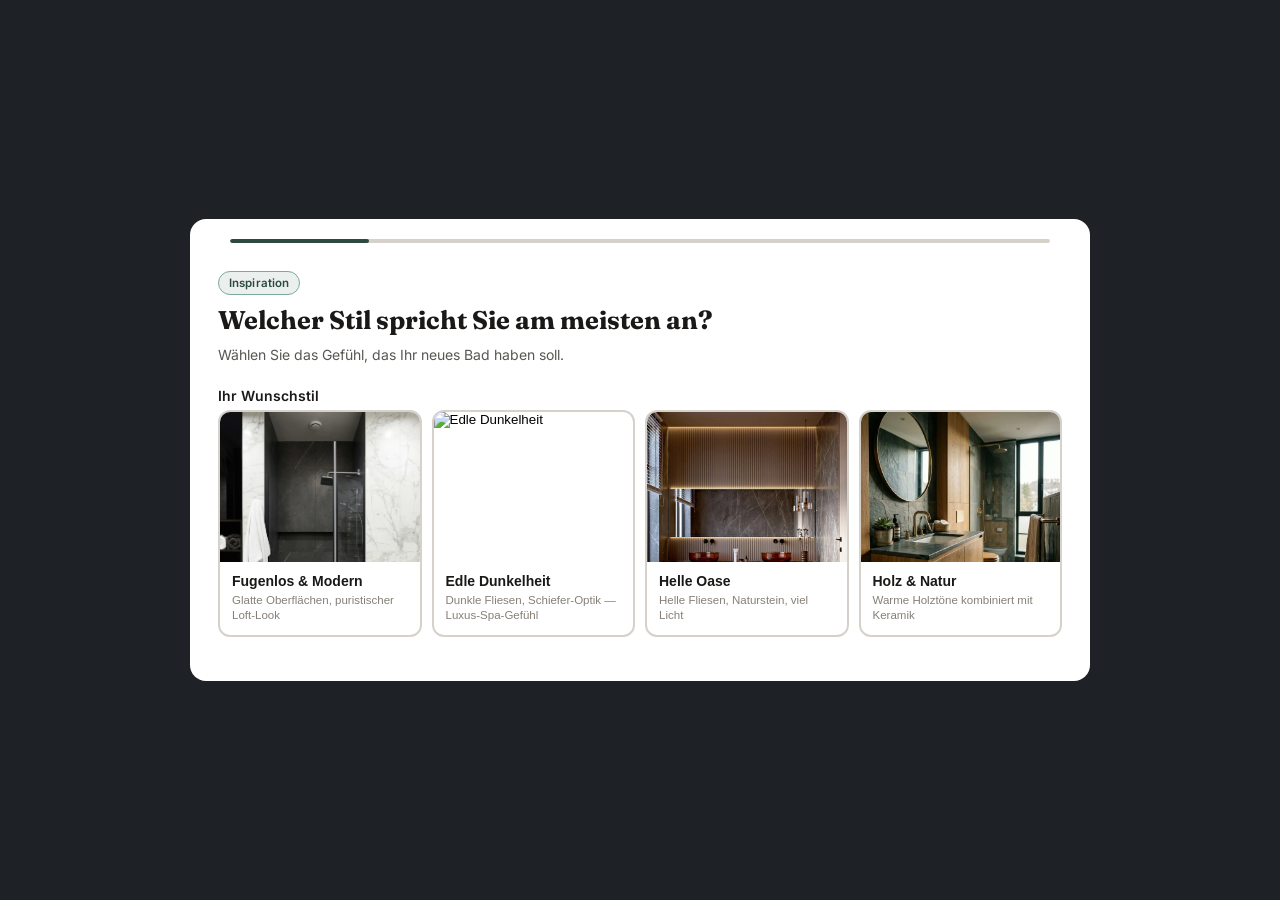
==== anfrage.html @ a78787ba "Fix Formbuilder: Config-Syntax + transparentes Widget - aquavera-form-config.js: MultiStepForm.confi" ====
<!DOCTYPE html>
<html lang="de">
<head>
  <meta charset="UTF-8">
  <meta name="viewport" content="width=device-width, initial-scale=1.0">
  <title>Badsanierung anfragen — AquaVera Stuttgart</title>
  <meta name="robots" content="noindex, nofollow">
  <link rel="preconnect" href="https://fonts.googleapis.com">
  <link rel="preconnect" href="https://fonts.gstatic.com" crossorigin>
  <link href="https://fonts.googleapis.com/css2?family=Fraunces:ital,opsz,wght@0,9..144,300;0,9..144,400;0,9..144,500;1,9..144,300;1,9..144,400&family=Inter:wght@300;400;500;600&display=swap" rel="stylesheet">
  <link rel="stylesheet" href="form-builder.css">
  <style>
    * { box-sizing: border-box; margin: 0; padding: 0; }
    body {
      background-color: #1E2226;
      min-height: 100vh;
      display: flex;
      align-items: center;
      justify-content: center;
      padding: 24px 16px;
      font-family: 'Inter', system-ui, sans-serif;
    }
    #msf-container { width: 100%; max-width: 760px; }
    .msf-widget {
      --msf-accent:         #2C4A3E;
      --msf-accent-hover:   #243E33;
      --msf-accent-light:   #EBF0EE;
      --msf-accent-ring:    #7BA99E;
      --msf-background:     #FFFFFF;
      --msf-surface:        #FFFFFF;
      --msf-border:         #D6D1CB;
      --msf-border-focus:   #2C4A3E;
      --msf-text-primary:   #1A1917;
      --msf-text-secondary: #3D3A35;
      --msf-text-muted:     #857F77;
      --msf-gold:           #2C4A3E;
      --msf-font-display:   'Fraunces', Georgia, serif;
      --msf-font-body:      'Inter', system-ui, sans-serif;
      --msf-label-color:    #1A1917;
      --msf-image-position: top;
    }
  </style>
</head>
<body>
  <div id="msf-container" data-msf-container></div>
  <script src="aquavera-form-config.js"></script>
  <script src="form-builder.js"></script>
  <script>MultiStepForm.autoInit();</script>
</body>
</html>
---- form-builder.css ----
/* ============================================================
   MultiStepForm Embed Widget — form-builder.css
   Alle Styles scoped unter .msf-widget
   ============================================================ */

@import url('https://fonts.googleapis.com/css2?family=Fraunces:opsz,wght@9..144,400;9..144,600;9..144,700&family=Plus+Jakarta+Sans:wght@400;500;600;700&display=swap');

/* ── CSS Custom Properties ──────────────────────────────────── */

.msf-widget {
  --msf-background: #FAF8F5;
  --msf-surface: #FFFFFF;
  --msf-border: #E8E2D9;
  --msf-border-focus: #2D5016;
  --msf-text-primary: #1C1917;
  --msf-text-secondary: #78716C;
  --msf-text-muted: #A8A29E;
  --msf-accent: #2D5016;
  --msf-accent-hover: #3a6b1e;
  --msf-accent-light: #F0F5EA;
  --msf-accent-ring: #C8DFB0;
  --msf-gold: #C9A84C;
  --msf-error: #B91C1C;
  --msf-error-bg: #FEF2F2;
  --msf-error-border: #FECACA;
  --msf-font-display: 'Fraunces', Georgia, serif;
  --msf-font-body: 'Plus Jakarta Sans', system-ui, -apple-system, sans-serif;

  font-family: var(--msf-font-body);
  color: var(--msf-text-primary);
  background-color: var(--msf-background);
  border-radius: 16px;
  box-sizing: border-box;
  container-type: inline-size;
  container-name: msf;
  width: 100%;
}

.msf-widget *, .msf-widget *::before, .msf-widget *::after {
  box-sizing: inherit;
}

/* ── Progress Bar ───────────────────────────────────────────── */

.msf-progress {
  padding: 20px 40px 0;
}

/* Line variant */
.msf-progress-line-track {
  width: 100%;
  height: 4px;
  background: var(--msf-border);
  border-radius: 9999px;
  overflow: hidden;
}

.msf-progress-line-fill {
  height: 100%;
  background: var(--msf-accent);
  border-radius: 9999px;
  transition: width 0.35s ease;
}

/* Steps variant */
.msf-progress-steps {
  display: flex;
  align-items: center;
  width: 100%;
  max-width: 280px;
  margin: 0 auto;
  gap: 0;
}

.msf-progress-step-circle {
  width: 28px;
  height: 28px;
  border-radius: 50%;
  display: flex;
  align-items: center;
  justify-content: center;
  font-size: 0.75rem;
  font-weight: 600;
  flex-shrink: 0;
  transition: background 0.2s, border-color 0.2s, color 0.2s;
}

.msf-progress-step-circle--done {
  background: var(--msf-accent);
  border: 2px solid var(--msf-accent);
  color: white;
}

.msf-progress-step-circle--active {
  width: 30px;
  height: 30px;
  background: var(--msf-accent-light);
  border: 2px solid var(--msf-accent);
  color: var(--msf-accent);
  font-weight: 700;
  box-shadow: 0 2px 8px rgba(0,0,0,0.12);
  animation: msf-pulse-ring 2s ease-in-out infinite;
}

.msf-progress-step-circle--pending {
  background: var(--msf-surface);
  border: 2px solid var(--msf-border);
  color: var(--msf-text-muted);
}

.msf-progress-step-connector {
  flex: 1;
  min-width: 8px;
  height: 2px;
  background: var(--msf-border);
  transition: background 0.3s;
}

.msf-progress-step-connector--done {
  background: var(--msf-accent);
}

/* Dots variant */
.msf-progress-dots {
  display: flex;
  align-items: center;
  justify-content: center;
  gap: 6px;
}

.msf-progress-dot {
  width: 8px;
  height: 8px;
  border-radius: 50%;
  background: var(--msf-border);
  transition: background 0.2s, transform 0.2s;
}

.msf-progress-dot--active {
  background: var(--msf-accent);
  transform: scale(1.35);
}

.msf-progress-dot--done {
  background: var(--msf-accent-ring);
}

/* ── Step ───────────────────────────────────────────────────── */

.msf-step {
  padding: 28px 28px 24px;
  animation: msf-step-in 0.30s cubic-bezier(0.22, 0.61, 0.36, 1) forwards;
}

.msf-step-badge {
  display: inline-flex;
  align-items: center;
  gap: 5px;
  padding: 4px 10px;
  border-radius: 9999px;
  font-size: 0.72rem;
  font-weight: 600;
  letter-spacing: 0.01em;
  margin-bottom: 10px;
  background: var(--msf-accent-light);
  color: var(--msf-accent);
  border: 1px solid var(--msf-accent-ring);
}

.msf-step-title {
  font-family: var(--msf-font-display);
  font-size: 1.6rem;
  font-weight: 700;
  line-height: 1.2;
  color: var(--msf-text-primary);
  margin: 0 0 8px;
}

.msf-step-subtitle {
  font-size: 0.875rem;
  color: var(--msf-text-secondary);
  margin: 0 0 22px;
  line-height: 1.55;
  opacity: 0.85;
}

/* ── Fields ─────────────────────────────────────────────────── */

.msf-fields {
  display: flex;
  flex-direction: column;
  gap: 16px;
}

.msf-field {
  display: flex;
  flex-direction: column;
  gap: 6px;
  position: relative;
}

.msf-field-label {
  font-size: 0.875rem;
  font-weight: 600;
  color: var(--msf-label-color, var(--msf-text-primary));
}

.msf-hint {
  font-size: 0.75rem;
  color: var(--msf-text-muted);
  margin-top: 2px;
}

.msf-error-msg {
  font-size: 0.75rem;
  color: var(--msf-error);
  font-weight: 500;
  animation: msf-shake 0.4s ease;
}

/* ── Text / Email / Phone / Number / Date / Textarea inputs ─── */

.msf-input {
  width: 100%;
  padding: 11px 14px;
  border: 1.5px solid var(--msf-border);
  border-radius: 12px;
  font-size: 0.9rem;
  font-family: var(--msf-font-body);
  color: var(--msf-text-primary);
  background: var(--msf-surface);
  outline: none;
  transition: border-color 0.15s ease, box-shadow 0.15s ease;
  appearance: none;
  -webkit-appearance: none;
}

.msf-input::placeholder {
  color: var(--msf-text-muted);
}

.msf-input:focus {
  border-color: var(--msf-border-focus);
  box-shadow: 0 0 0 3px var(--msf-accent-ring), inset 0 2px 4px rgba(0,0,0,0.03);
}

.msf-input--error {
  border-color: var(--msf-error);
  box-shadow: 0 0 0 3px var(--msf-error-bg);
}

.msf-input--error:focus {
  border-color: var(--msf-error);
  box-shadow: 0 0 0 3px var(--msf-error-bg);
}

textarea.msf-input {
  resize: vertical;
  min-height: 90px;
}

.msf-char-counter {
  display: block;
  text-align: right;
  font-size: 0.72rem;
  color: var(--msf-text-muted);
  margin-top: 4px;
}

/* ── Custom Date Picker ──────────────────────────────────────── */

.msf-date-trigger-wrap {
  display: flex;
  align-items: center;
  border: 1.5px solid var(--msf-border);
  border-radius: 12px;
  background: var(--msf-surface);
  transition: border-color 0.15s;
  overflow: hidden;
}
.msf-date-trigger-wrap:focus-within {
  border-color: var(--msf-accent);
  box-shadow: 0 0 0 3px var(--msf-ring);
}
.msf-date-trigger-wrap--error {
  border-color: #DC2626;
}
.msf-date-trigger-input {
  flex: 1;
  border: none;
  outline: none;
  background: transparent;
  padding: 13px 0 13px 16px;
  font-size: 0.9375rem;
  font-family: inherit;
  color: var(--msf-text-primary);
  min-width: 0;
}
.msf-date-trigger-input::placeholder {
  color: var(--msf-text-muted);
}
.msf-date-icon-btn {
  flex-shrink: 0;
  display: flex;
  align-items: center;
  justify-content: center;
  width: 44px;
  height: 44px;
  border: none;
  background: transparent;
  cursor: pointer;
  color: #A8A29E;
  transition: color 0.15s;
}
.msf-date-icon-btn:hover { color: #2D5016; }
.msf-date-popup {
  position: fixed;
  z-index: 9999;
  background: #ffffff;
  border: 1.5px solid #E8E2D9;
  border-radius: 16px;
  box-shadow: 0 8px 32px rgba(28,25,23,0.14), 0 2px 8px rgba(28,25,23,0.08);
  padding: 16px;
  width: 280px;
  font-family: 'Plus Jakarta Sans', system-ui, sans-serif;
  color: #1C1917;
}
.msf-date-header {
  display: flex;
  align-items: center;
  justify-content: space-between;
  margin-bottom: 12px;
}
.msf-date-nav {
  background: none;
  border: none;
  cursor: pointer;
  font-size: 1.25rem;
  color: #78716C;
  padding: 4px 8px;
  border-radius: 8px;
  transition: background 0.1s, color 0.1s;
  line-height: 1;
  font-family: inherit;
}
.msf-date-nav:hover { background: #F0F5EA; color: #2D5016; }
.msf-date-title {
  font-weight: 600;
  font-size: 0.9rem;
  color: #1C1917;
}
.msf-date-daynames {
  display: grid;
  grid-template-columns: repeat(7, 1fr);
  text-align: center;
  font-size: 0.68rem;
  color: #A8A29E;
  margin-bottom: 6px;
}
.msf-date-grid {
  display: grid;
  grid-template-columns: repeat(7, 1fr);
  gap: 2px;
}
.msf-date-empty { height: 34px; }
.msf-date-day {
  height: 34px;
  border-radius: 8px;
  border: none;
  background: none;
  font-size: 0.8rem;
  font-family: inherit;
  color: #1C1917;
  cursor: pointer;
  transition: background 0.1s, color 0.1s;
}
.msf-date-day:hover:not(:disabled) { background: #F0F5EA; color: #2D5016; }
.msf-date-day--today { font-weight: 700; color: #2D5016; }
.msf-date-day--selected { background: #2D5016 !important; color: #fff !important; font-weight: 600; }
.msf-date-day--disabled { color: #A8A29E; opacity: 0.4; cursor: not-allowed; }

/* ── Number +/– Group ────────────────────────────────────────── */

.msf-number-group {
  display: flex;
  gap: 8px;
  align-items: center;
}
.msf-number-input {
  flex: 1;
  text-align: center;
  min-width: 0;
}
.msf-number-btn {
  width: 44px;
  height: 44px;
  flex-shrink: 0;
  border: 1.5px solid var(--msf-border);
  border-radius: 12px;
  background: var(--msf-surface);
  color: var(--msf-text-secondary);
  cursor: pointer;
  transition: background 0.15s, border-color 0.15s, color 0.15s;
  display: flex;
  align-items: center;
  justify-content: center;
}
.msf-number-btn:hover:not(:disabled) {
  background: var(--msf-accent-light);
  border-color: var(--msf-accent);
  color: var(--msf-accent);
}
.msf-number-btn:disabled {
  opacity: 0.35;
  cursor: not-allowed;
}

/* ── Boolean (Yes/No) ───────────────────────────────────────── */

.msf-boolean-group {
  display: grid;
  grid-template-columns: 1fr 1fr;
  gap: 10px;
}

.msf-boolean-btn {
  padding: 14px 16px;
  border: 1.5px solid var(--msf-border);
  border-radius: 14px;
  background: var(--msf-surface);
  color: var(--msf-text-primary);
  font-size: 0.9rem;
  font-weight: 500;
  font-family: var(--msf-font-body);
  cursor: pointer;
  transition: border-color 0.15s, background 0.15s, box-shadow 0.15s;
  text-align: center;
}

.msf-boolean-btn:hover {
  border-color: var(--msf-accent);
  background: var(--msf-accent-light);
}

.msf-boolean-btn--selected {
  border-color: var(--msf-accent);
  background: var(--msf-accent-light);
  color: var(--msf-accent);
  font-weight: 600;
  box-shadow: 0 0 0 2.5px var(--msf-accent-ring), inset 0 1px 3px rgba(0,0,0,0.06);
}

/* ── Select ─────────────────────────────────────────────────── */

.msf-select-group {
  display: flex;
  flex-direction: column;
  gap: 8px;
}

.msf-select-btn {
  width: 100%;
  padding: 13px 16px;
  border: 1.5px solid var(--msf-border);
  border-radius: 12px;
  background: var(--msf-surface);
  color: var(--msf-text-primary);
  font-size: 0.9rem;
  font-weight: 500;
  font-family: var(--msf-font-body);
  cursor: pointer;
  text-align: left;
  transition: border-color 0.15s, background 0.15s, box-shadow 0.15s;
  display: flex;
  align-items: center;
  gap: 10px;
}

.msf-select-btn:hover {
  border-color: var(--msf-accent);
  background: var(--msf-accent-light);
}

.msf-select-btn--selected {
  border-color: var(--msf-accent);
  background: var(--msf-accent-light);
  color: var(--msf-accent);
  font-weight: 600;
  box-shadow: 0 0 0 2.5px var(--msf-accent-ring), inset 0 1px 3px rgba(0,0,0,0.06);
}

.msf-select-check {
  width: 18px;
  height: 18px;
  border-radius: 50%;
  border: 1.5px solid var(--msf-border);
  flex-shrink: 0;
  display: flex;
  align-items: center;
  justify-content: center;
  transition: background 0.15s, border-color 0.15s;
}

.msf-select-btn--selected .msf-select-check {
  background: var(--msf-accent);
  border-color: var(--msf-accent);
}

/* ── Multi Select ───────────────────────────────────────────── */

.msf-multi-group {
  display: flex;
  flex-wrap: wrap;
  gap: 8px;
}

.msf-multi-btn {
  padding: 9px 16px;
  border: 1.5px solid var(--msf-border);
  border-radius: 9999px;
  background: var(--msf-surface);
  color: var(--msf-text-secondary);
  font-size: 0.85rem;
  font-weight: 500;
  font-family: var(--msf-font-body);
  cursor: pointer;
  transition: border-color 0.15s, background 0.15s, color 0.15s;
}

.msf-multi-btn:hover {
  border-color: var(--msf-accent);
  color: var(--msf-accent);
}

.msf-multi-btn--selected {
  border-color: var(--msf-accent);
  background: var(--msf-accent);
  color: #FFFFFF;
  font-weight: 600;
}

.msf-multi-btn--selected:hover {
  background: var(--msf-accent-hover);
  color: #FFFFFF;
}

.msf-multi-counter {
  font-size: 0.75rem;
  color: var(--msf-text-muted);
  margin-top: 6px;
}

.msf-multi-check {
  font-size: 0.8em;
  opacity: 0.85;
  min-width: 1em;
  display: inline-block;
}

/* ── Image Select ───────────────────────────────────────────── */

.msf-image-grid {
  display: grid;
  grid-template-columns: repeat(2, 1fr);
  gap: 10px;
}

@container msf (min-width: 520px) {
  .msf-image-grid-3,
  .msf-image-grid-6 {
    grid-template-columns: repeat(3, 1fr);
  }
}

/* Image-Step width constraint */
.msf-widget--image-step {
  max-width: 900px;
}

@container msf (min-width: 520px) and (max-width: 699px) {
  .msf-image-ratio {
    padding-bottom: 85%;
  }
}

@container msf (min-width: 700px) {
  .msf-image-grid-4 {
    grid-template-columns: repeat(4, 1fr);
  }
  .msf-image-ratio {
    padding-bottom: 100%;
  }
  .msf-image-btn-title {
    font-size: 0.8rem;
  }
  .msf-image-btn-desc {
    font-size: 0.68rem;
  }
}

.msf-image-btn {
  border: 2px solid var(--msf-border);
  border-radius: 12px;
  overflow: hidden;
  background: var(--msf-surface);
  cursor: pointer;
  padding: 0;
  transition: border-color 0.15s, box-shadow 0.15s, transform 0.15s;
  text-align: left;
}

.msf-image-btn:hover {
  border-color: var(--msf-accent);
  transform: translateY(-1px);
  box-shadow: 0 4px 12px rgba(45,80,22,0.12);
}

.msf-image-btn--selected {
  border-color: var(--msf-accent);
  box-shadow: 0 0 0 3px var(--msf-accent-ring);
  animation: msf-tile-select 0.18s ease;
}

.msf-image-btn--selected .msf-image-btn-label {
  background: var(--msf-accent);
}

.msf-image-btn--selected .msf-image-btn-title {
  color: #FFFFFF;
}

.msf-image-btn--selected .msf-image-btn-desc {
  color: rgba(255, 255, 255, 0.8);
}

.msf-image-ratio {
  position: relative;
  width: 100%;
  padding-bottom: 75%;
  overflow: hidden;
}

.msf-image-ratio img {
  position: absolute;
  inset: 0;
  width: 100%;
  height: 100%;
  object-fit: cover;
  object-position: var(--msf-image-position, top);
  transition: transform 0.3s ease;
}

.msf-image-btn:hover .msf-image-ratio img {
  transform: scale(1.04);
}

.msf-image-btn-label {
  padding: 10px 12px 12px;
  min-height: 48px;
  display: flex;
  flex-direction: column;
  justify-content: center;
}

.msf-image-btn-title {
  font-size: 0.875rem;
  font-weight: 600;
  color: var(--msf-text-primary);
  display: block;
  line-height: 1.3;
  word-break: break-word;
  overflow-wrap: break-word;
}

.msf-image-btn-desc {
  font-size: 0.72rem;
  color: var(--msf-text-muted);
  display: block;
  margin-top: 3px;
  line-height: 1.3;
}

.msf-image-selected-badge {
  position: absolute;
  top: 6px;
  right: 6px;
  width: 22px;
  height: 22px;
  border-radius: 50%;
  background: var(--msf-accent);
  display: flex;
  align-items: center;
  justify-content: center;
}

/* ── Slider ─────────────────────────────────────────────────── */

.msf-slider-wrap {
  display: flex;
  flex-direction: column;
  gap: 8px;
}

.msf-slider-display {
  font-size: 1.5rem;
  font-weight: 700;
  font-family: var(--msf-font-display);
  color: var(--msf-accent);
  text-align: center;
}

.msf-slider {
  -webkit-appearance: none;
  appearance: none;
  width: 100%;
  height: 6px;
  border-radius: 9999px;
  outline: none;
  cursor: pointer;
  background: var(--msf-border); /* Firefox fallback: track visible */
}

.msf-slider::-webkit-slider-runnable-track {
  height: 6px;
  border-radius: 9999px;
  background: linear-gradient(
    to right,
    var(--msf-accent) 0%,
    var(--msf-accent) var(--msf-slider-pct, 50%),
    var(--msf-border) var(--msf-slider-pct, 50%),
    var(--msf-border) 100%
  );
}

.msf-slider::-moz-range-track {
  height: 6px;
  border-radius: 9999px;
  background: var(--msf-border);
}

.msf-slider::-moz-range-progress {
  height: 6px;
  border-radius: 9999px;
  background: var(--msf-accent);
}

.msf-slider::-webkit-slider-thumb {
  -webkit-appearance: none;
  appearance: none;
  width: 22px;
  height: 22px;
  border-radius: 50%;
  background: white;
  border: 2px solid var(--msf-accent);
  box-shadow: 0 2px 8px rgba(0,0,0,0.15), 0 0 0 3px var(--msf-accent-ring);
  margin-top: -8px;
  transition: box-shadow 0.15s ease, transform 0.15s ease;
  cursor: pointer;
}

.msf-slider::-moz-range-thumb {
  width: 22px;
  height: 22px;
  border-radius: 50%;
  background: white;
  border: 2px solid var(--msf-accent);
  box-shadow: 0 2px 8px rgba(0,0,0,0.15);
  cursor: pointer;
}

.msf-slider:focus-visible::-webkit-slider-thumb {
  box-shadow: 0 2px 8px rgba(0,0,0,0.2), 0 0 0 4px var(--msf-accent-ring);
  transform: scale(1.1);
}

.msf-slider-labels {
  display: flex;
  justify-content: space-between;
  font-size: 0.72rem;
  color: var(--msf-text-muted);
}

/* ── Loader Step ────────────────────────────────────────────── */

.msf-loader {
  display: flex;
  flex-direction: column;
  align-items: center;
  justify-content: center;
  padding: 56px 28px;
  gap: 20px;
}

.msf-spinner {
  width: 40px;
  height: 40px;
  border: 2.5px solid var(--msf-accent-ring);
  border-top-color: var(--msf-accent);
  border-radius: 50%;
  animation: msf-loader-spin 0.75s linear infinite;
}

.msf-loader-message {
  font-size: 0.95rem;
  color: var(--msf-text-secondary);
  text-align: center;
}

/* ── Navigation ─────────────────────────────────────────────── */

.msf-nav {
  display: flex;
  align-items: center;
  justify-content: flex-end;
  gap: 10px;
  margin-top: 20px;
}

.msf-nav--has-back {
  justify-content: space-between;
}

.msf-btn-back {
  display: inline-flex;
  align-items: center;
  gap: 6px;
  padding: 10px 12px;
  border: none;
  border-radius: 10px;
  background: transparent;
  color: var(--msf-text-muted);
  font-size: 0.875rem;
  font-weight: 500;
  font-family: var(--msf-font-body);
  cursor: pointer;
  transition: background 0.15s, color 0.15s;
}

.msf-btn-back:hover {
  background: rgba(0,0,0,0.04);
  color: var(--msf-text-secondary);
}

.msf-btn-next {
  display: inline-flex;
  align-items: center;
  gap: 8px;
  padding: 12px 24px;
  border: none;
  border-radius: 12px;
  background: var(--msf-accent);
  color: white;
  font-size: 0.9rem;
  font-weight: 600;
  font-family: var(--msf-font-body);
  cursor: pointer;
  transition: background 0.15s, transform 0.15s, box-shadow 0.15s;
  box-shadow: 0 2px 8px rgba(45,80,22,0.25);
}

.msf-btn-next:hover {
  background: var(--msf-accent-hover);
  transform: translateY(-1px);
  box-shadow: 0 4px 14px rgba(45,80,22,0.3);
}

.msf-btn-next:active {
  transform: translateY(1px);
  box-shadow: 0 1px 4px rgba(45,80,22,0.2);
}

.msf-btn-next:disabled {
  opacity: 0.65;
  cursor: not-allowed;
  transform: none;
}

/* ── Submit Error Banner ────────────────────────────────────── */

.msf-error-banner {
  margin: 12px 28px 0;
  padding: 12px 14px;
  border-radius: 12px;
  background: var(--msf-error-bg);
  border: 1px solid var(--msf-error-border);
  color: var(--msf-error);
  font-size: 0.85rem;
  display: flex;
  align-items: center;
  justify-content: space-between;
  gap: 10px;
}

.msf-error-retry {
  background: none;
  border: none;
  color: var(--msf-error);
  font-size: 0.85rem;
  font-weight: 600;
  font-family: var(--msf-font-body);
  cursor: pointer;
  text-decoration: underline;
  flex-shrink: 0;
  padding: 0;
}

/* ── Success Screen ─────────────────────────────────────────── */

.msf-success {
  padding: 48px 28px 40px;
  text-align: center;
  position: relative;
  overflow: hidden;
}

.msf-confetti-piece {
  position: absolute;
  width: 8px;
  height: 8px;
  border-radius: 2px;
  animation: msf-confetti-fall 1.2s ease forwards;
}

.msf-checkmark-circle {
  width: 80px;
  height: 80px;
  border-radius: 50%;
  background: var(--msf-accent-light);
  border: 2px solid var(--msf-accent-ring);
  display: flex;
  align-items: center;
  justify-content: center;
  margin: 0 auto 20px;
  animation: msf-success-pop 0.5s cubic-bezier(0.34, 1.56, 0.64, 1) forwards;
}

.msf-checkmark-path {
  stroke-dasharray: 40;
  stroke-dashoffset: 40;
  animation: msf-checkmark-draw 0.4s ease 0.3s forwards;
}

.msf-success-title {
  font-family: var(--msf-font-display);
  font-size: 1.8rem;
  font-weight: 700;
  color: var(--msf-text-primary);
  margin: 0 0 8px;
}

.msf-success-desc {
  font-size: 0.9rem;
  color: var(--msf-text-secondary);
  margin: 0 0 22px;
  line-height: 1.6;
}

.msf-success-summary {
  width: 100%;
  max-width: 360px;
  margin: 0 auto 22px;
  border: 1px solid var(--msf-border);
  border-radius: 12px;
  overflow: hidden;
  text-align: left;
}
.msf-success-summary-row {
  display: flex;
  justify-content: space-between;
  align-items: baseline;
  gap: 12px;
  padding: 8px 14px;
  font-size: 0.82rem;
}
.msf-success-summary-row + .msf-success-summary-row {
  border-top: 1px solid var(--msf-border);
}
.msf-success-summary-label {
  color: var(--msf-text-muted);
  flex-shrink: 0;
}
.msf-success-summary-value {
  color: var(--msf-text);
  font-weight: 600;
  text-align: right;
}

.msf-success-cta {
  display: inline-flex;
  align-items: center;
  gap: 8px;
  padding: 13px 26px;
  border-radius: 12px;
  background: var(--msf-accent);
  color: white;
  font-size: 0.9rem;
  font-weight: 600;
  font-family: var(--msf-font-body);
  text-decoration: none;
  transition: background 0.15s, transform 0.15s, box-shadow 0.15s;
  box-shadow: 0 2px 8px rgba(45,80,22,0.25);
}

.msf-success-cta:hover {
  background: var(--msf-accent-hover);
  transform: translateY(-1px);
  box-shadow: 0 4px 14px rgba(45,80,22,0.3);
}

/* ── Animations ─────────────────────────────────────────────── */

@keyframes msf-step-in {
  from { opacity: 0; transform: translateY(10px); }
  to   { opacity: 1; transform: translateY(0); }
}

@keyframes msf-tile-select {
  0%   { transform: scale(1); }
  40%  { transform: scale(0.96); }
  100% { transform: scale(1); }
}

@keyframes msf-shake {
  0%, 100% { transform: translateX(0); }
  20%       { transform: translateX(-4px); }
  40%       { transform: translateX(4px); }
  60%       { transform: translateX(-3px); }
  80%       { transform: translateX(3px); }
}

@keyframes msf-checkmark-draw {
  from { stroke-dashoffset: 40; opacity: 0; }
  to   { stroke-dashoffset: 0; opacity: 1; }
}

@keyframes msf-success-pop {
  0%   { transform: scale(0.6); opacity: 0; }
  70%  { transform: scale(1.08); opacity: 1; }
  100% { transform: scale(1); opacity: 1; }
}

@keyframes msf-confetti-fall {
  0%   { transform: translateY(0) rotate(0deg); opacity: 1; }
  100% { transform: translateY(180px) rotate(360deg); opacity: 0; }
}

@keyframes msf-pulse-ring {
  0%   { box-shadow: 0 0 0 0 rgba(45, 80, 22, 0.3); }
  70%  { box-shadow: 0 0 0 8px rgba(45, 80, 22, 0); }
  100% { box-shadow: 0 0 0 0 rgba(45, 80, 22, 0); }
}

@keyframes msf-loader-spin {
  from { transform: rotate(0deg); }
  to   { transform: rotate(360deg); }
}

/* ── Reduced Motion ──────────────────────────────────────────── */

@media (prefers-reduced-motion: reduce) {
  .msf-step { animation: none; }
  .msf-confetti-piece { animation: none; opacity: 0; }
  .msf-checkmark-circle { animation: none; transform: scale(1); opacity: 1; }
  .msf-checkmark-path { animation: none; stroke-dashoffset: 0; }
  .msf-progress-step-circle--active { animation: none; }
  .msf-spinner { animation-duration: 1.5s; }
}
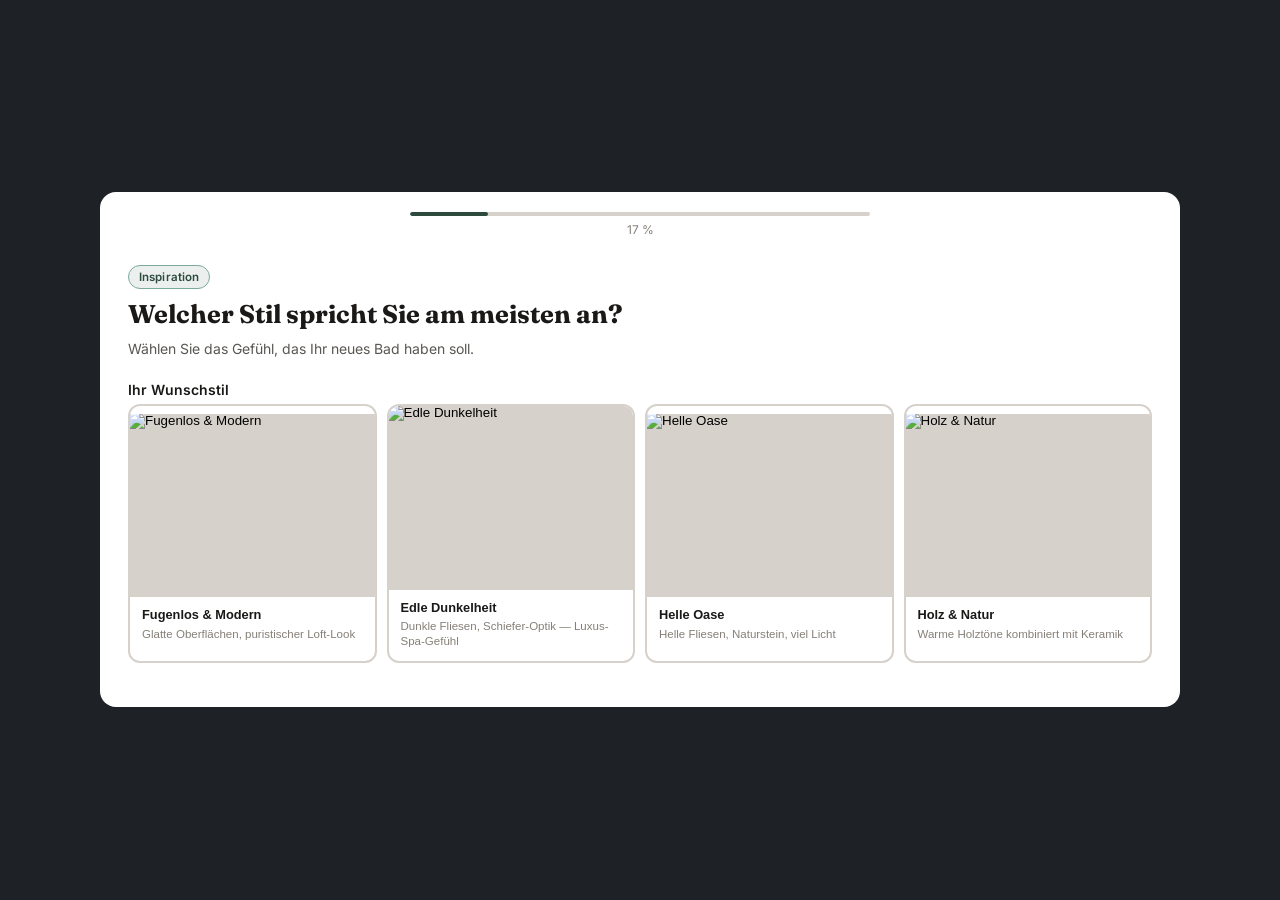
==== commit 724b2d05: "Image-Grid-Optimierung: größere Bilder, Per-Bild-Position, Subpixel-Fix - max-width 900→1080px für i" ====
--- a/anfrage.html
+++ b/anfrage.html
@@ -37,7 +37,7 @@
       --msf-font-display:   'Fraunces', Georgia, serif;
       --msf-font-body:      'Inter', system-ui, sans-serif;
       --msf-label-color:    #1A1917;
-      --msf-image-position: top;
+      --msf-image-position: center;
     }
   </style>
 </head>
--- a/form-builder.css
+++ b/form-builder.css
@@ -44,6 +44,17 @@
 
 .msf-progress {
   padding: 20px 40px 0;
+  max-width: 50%;
+  margin: 0 auto;
+}
+
+.msf-progress-pct {
+  display: block;
+  text-align: center;
+  font-size: 0.75rem;
+  color: var(--msf-text-muted);
+  margin-top: 6px;
+  font-family: var(--msf-font-body);
 }
 
 /* Line variant */
@@ -562,10 +573,18 @@
 .msf-image-grid {
   display: grid;
   grid-template-columns: repeat(2, 1fr);
-  gap: 10px;
+  gap: 8px;
+}
+
+.msf-widget--image-step .msf-step {
+  padding-left: 16px;
+  padding-right: 16px;
 }
 
 @container msf (min-width: 520px) {
+  .msf-image-grid {
+    gap: 10px;
+  }
   .msf-image-grid-3,
   .msf-image-grid-6 {
     grid-template-columns: repeat(3, 1fr);
@@ -574,7 +593,7 @@
 
 /* Image-Step width constraint */
 .msf-widget--image-step {
-  max-width: 900px;
+  max-width: 1080px;
 }
 
 @container msf (min-width: 520px) and (max-width: 699px) {
@@ -588,7 +607,10 @@
     grid-template-columns: repeat(4, 1fr);
   }
   .msf-image-ratio {
-    padding-bottom: 100%;
+    padding-bottom: 85%;
+  }
+  .msf-image-grid-6 .msf-image-ratio {
+    padding-bottom: 72%;
   }
   .msf-image-btn-title {
     font-size: 0.8rem;
@@ -596,6 +618,10 @@
   .msf-image-btn-desc {
     font-size: 0.68rem;
   }
+  .msf-widget--image-step .msf-step {
+    padding-left: 28px;
+    padding-right: 28px;
+  }
 }
 
 .msf-image-btn {
@@ -638,15 +664,17 @@
   width: 100%;
   padding-bottom: 75%;
   overflow: hidden;
+  background: var(--msf-border);
 }
 
 .msf-image-ratio img {
   position: absolute;
-  inset: 0;
-  width: 100%;
-  height: 100%;
+  top: -1px;
+  left: -1px;
+  width: calc(100% + 2px);
+  height: calc(100% + 2px);
   object-fit: cover;
-  object-position: var(--msf-image-position, top);
+  object-position: var(--msf-image-position, center);
   transition: transform 0.3s ease;
 }
 
@@ -663,13 +691,15 @@
 }
 
 .msf-image-btn-title {
-  font-size: 0.875rem;
+  font-size: 0.8rem;
   font-weight: 600;
   color: var(--msf-text-primary);
   display: block;
   line-height: 1.3;
   word-break: break-word;
   overflow-wrap: break-word;
+  hyphens: auto;
+  -webkit-hyphens: auto;
 }
 
 .msf-image-btn-desc {
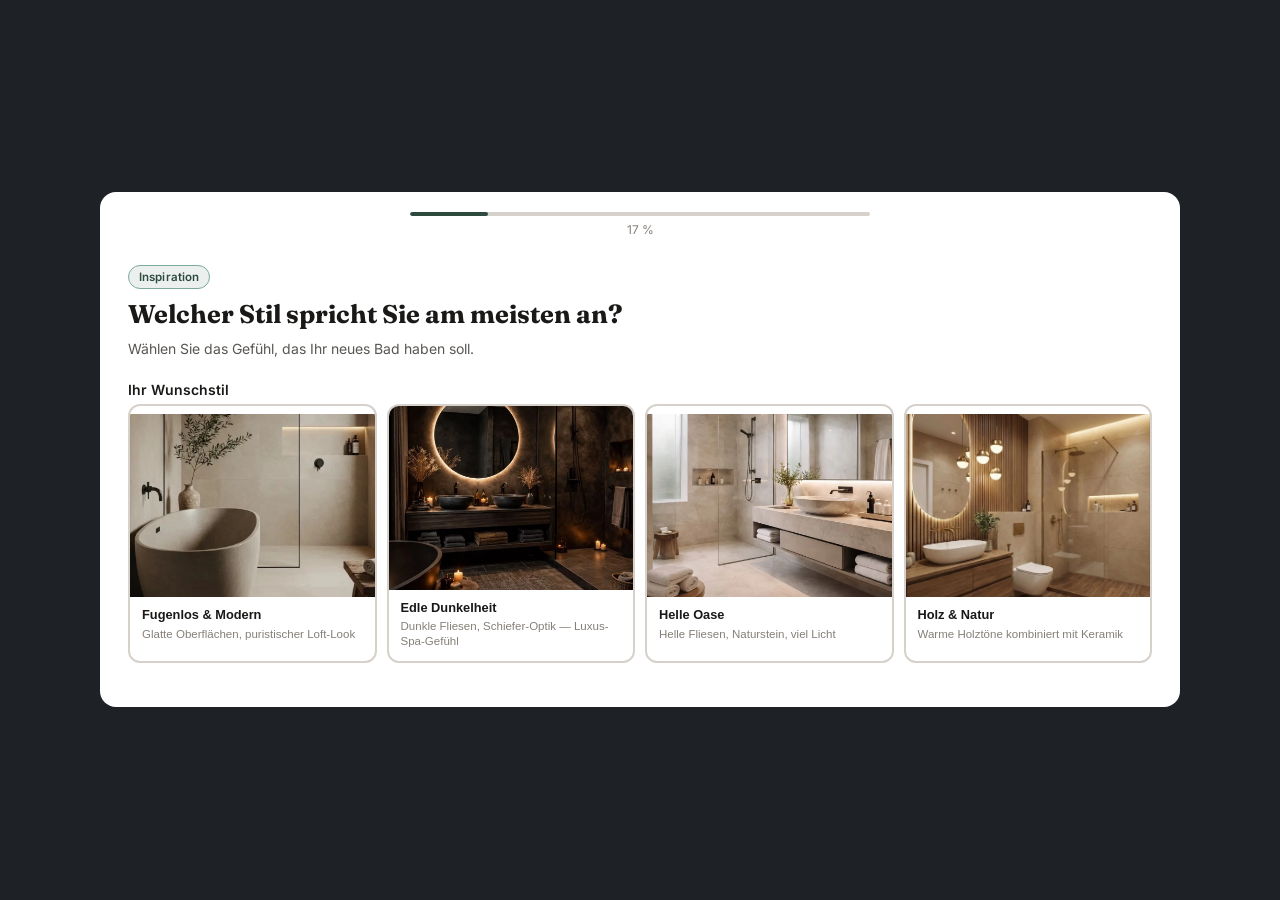
==== commit 22dfb25d: "fix: Bilder oben fixieren — object-position Default auf top Co-Authored-By: Claude Opus 4.6 <noreply" ====
--- a/anfrage.html
+++ b/anfrage.html
@@ -37,7 +37,7 @@
       --msf-font-display:   'Fraunces', Georgia, serif;
       --msf-font-body:      'Inter', system-ui, sans-serif;
       --msf-label-color:    #1A1917;
-      --msf-image-position: center;
+      --msf-image-position: top;
     }
   </style>
 </head>
--- a/form-builder.css
+++ b/form-builder.css
@@ -598,7 +598,7 @@
 
 @container msf (min-width: 520px) and (max-width: 699px) {
   .msf-image-ratio {
-    padding-bottom: 85%;
+    aspect-ratio: 20 / 17;
   }
 }
 
@@ -607,10 +607,10 @@
     grid-template-columns: repeat(4, 1fr);
   }
   .msf-image-ratio {
-    padding-bottom: 85%;
+    aspect-ratio: 20 / 17;
   }
   .msf-image-grid-6 .msf-image-ratio {
-    padding-bottom: 72%;
+    aspect-ratio: 25 / 18;
   }
   .msf-image-btn-title {
     font-size: 0.8rem;
@@ -662,19 +662,17 @@
 .msf-image-ratio {
   position: relative;
   width: 100%;
-  padding-bottom: 75%;
+  aspect-ratio: 4 / 3;
   overflow: hidden;
-  background: var(--msf-border);
 }
 
 .msf-image-ratio img {
   position: absolute;
-  top: -1px;
-  left: -1px;
-  width: calc(100% + 2px);
-  height: calc(100% + 2px);
+  inset: 0;
+  width: 100%;
+  height: 100%;
   object-fit: cover;
-  object-position: var(--msf-image-position, center);
+  object-position: var(--msf-image-position, top);
   transition: transform 0.3s ease;
 }
 
